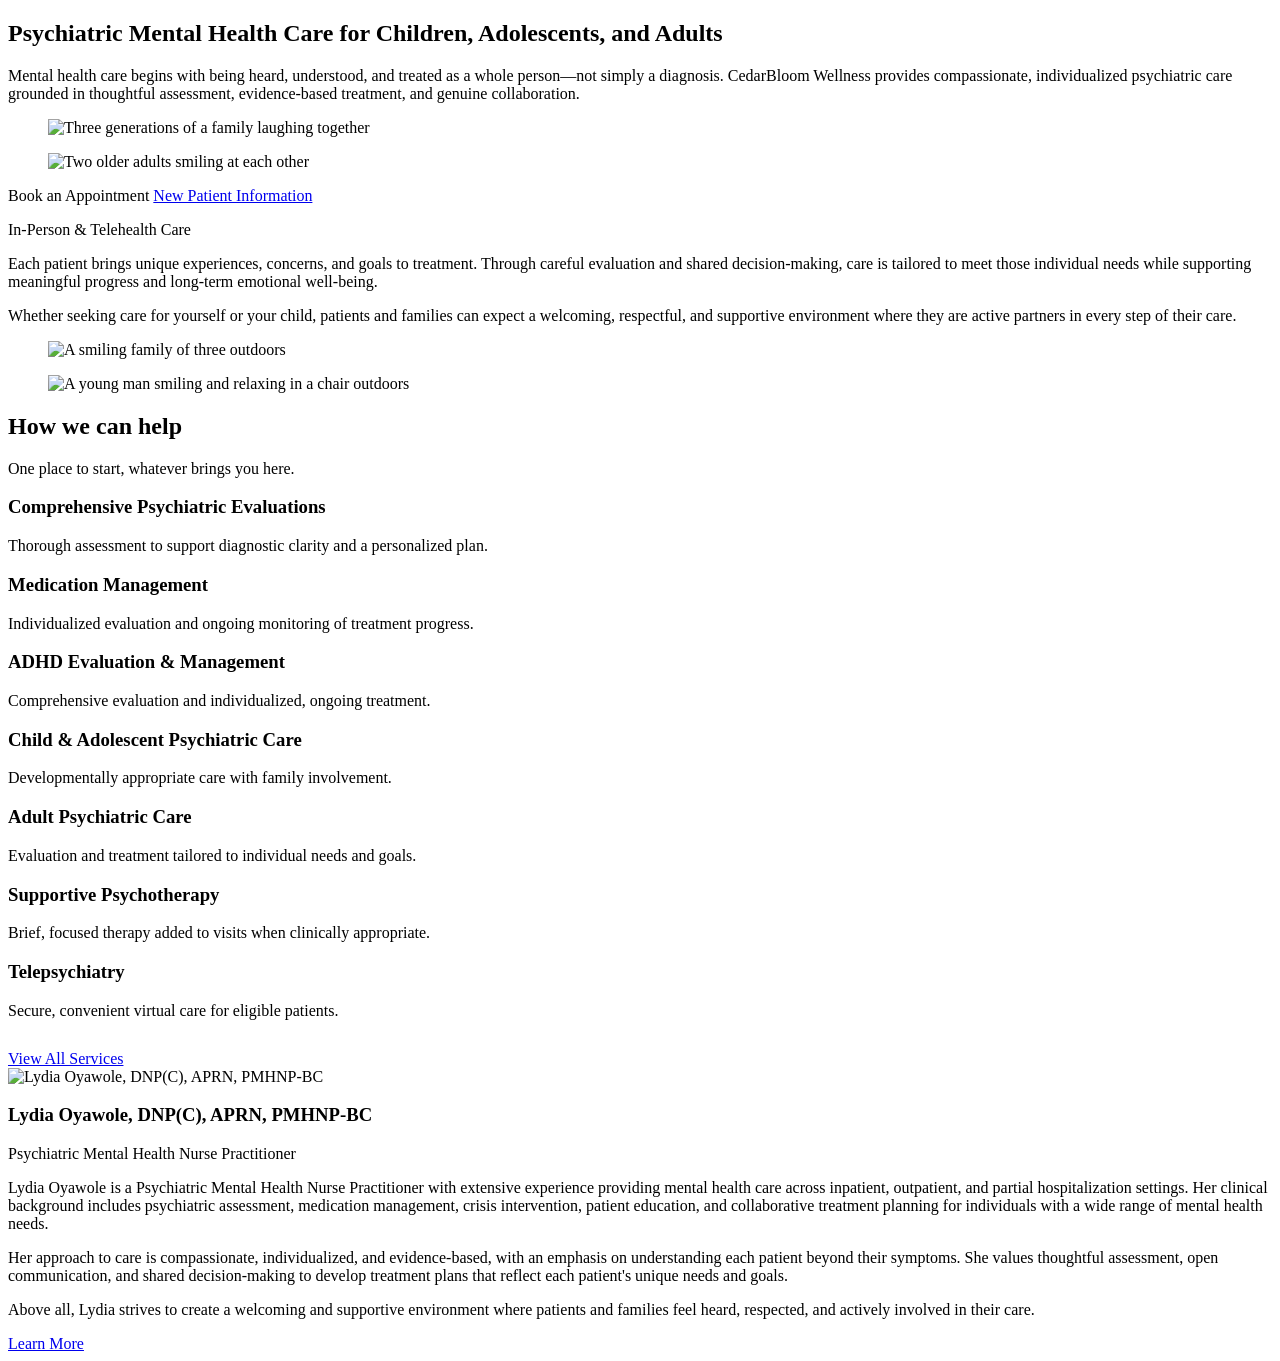
==== index.html @ a6589e0d "Add files via upload" ====
<!DOCTYPE html>
<html lang="en">
<head>
<meta charset="UTF-8">
<meta name="viewport" content="width=device-width, initial-scale=1">
<title>Home | CedarBloom Wellness</title>
<meta name="description" content="CedarBloom Wellness provides compassionate outpatient psychiatric care for children, adolescents, and adults in New Jersey, in person and by telehealth.">
<link rel="icon" href="assets/favicon.ico?v=5" sizes="any">
<link rel="icon" type="image/png" sizes="32x32" href="assets/favicon-32.png?v=5">
<link rel="apple-touch-icon" href="assets/apple-touch-icon.png?v=5">
<link rel="preload" as="image" href="assets/logo-full.png">
<link rel="stylesheet" href="css/style.css?v=5">
</head>
<body class="home">
<div id="site-header"></div>
<script src="js/script.js?v=5"></script>

<main>
<section class="hero">
  <div class="hero-top">
    <h1>Psychiatric Mental Health Care for Children, Adolescents, and Adults</h1>
    <p class="lead">Mental health care begins with being heard, understood, and treated as a whole person&mdash;not simply a diagnosis. CedarBloom Wellness provides compassionate, individualized psychiatric care grounded in thoughtful assessment, evidence-based treatment, and genuine collaboration.</p>
  </div>
  <div class="hero-grid">
    <div class="hero-side left">
      <figure class="ph"><img src="assets/photos/family-multi.jpg" alt="Three generations of a family laughing together"></figure>
      <figure class="ph"><img src="assets/photos/seniors.jpg" alt="Two older adults smiling at each other"></figure>
    </div>
    <div class="hero-center">
      <div class="hero-ctas">
        <a class="cta" data-link="book">Book an Appointment</a>
        <a class="cta plum" href="new-patients.html">New Patient Information</a>
      </div>
      <p class="tag">In-Person &amp; Telehealth Care</p>
      <p class="more">Each patient brings unique experiences, concerns, and goals to treatment. Through careful evaluation and shared decision-making, care is tailored to meet those individual needs while supporting meaningful progress and long-term emotional well-being.</p>
      <p class="more">Whether seeking care for yourself or your child, patients and families can expect a welcoming, respectful, and supportive environment where they are active partners in every step of their care.</p>
    </div>
    <div class="hero-side right">
      <figure class="ph"><img src="assets/photos/family-asian.jpg" alt="A smiling family of three outdoors"></figure>
      <figure class="ph"><img src="assets/photos/young-man.jpg" style="object-position:50% 30%" alt="A young man smiling and relaxing in a chair outdoors"></figure>
    </div>
  </div>
</section>

<section class="photo-section">
  <div class="bg-slides" aria-hidden="true"><span style="background-image:url('assets/photos/seniors.jpg')"></span><span style="background-image:url('assets/photos/family-multi.jpg')"></span><span style="background-image:url('assets/photos/family-asian.jpg')"></span><span style="background-image:url('assets/photos/young-man.jpg')"></span></div>
  <div class="photo-inner">
    <div class="wrap">
      <div class="center"><div class="plate">
        <h2 class="section-title">How we can help</h2>
        <p class="section-sub">One place to start, whatever brings you here.</p>
      </div></div>
      <div class="grid">
        <div class="card"><h3>Comprehensive Psychiatric Evaluations</h3><p>Thorough assessment to support diagnostic clarity and a personalized plan.</p></div>
        <div class="card"><h3>Medication Management</h3><p>Individualized evaluation and ongoing monitoring of treatment progress.</p></div>
        <div class="card"><h3>ADHD Evaluation &amp; Management</h3><p>Comprehensive evaluation and individualized, ongoing treatment.</p></div>
        <div class="card"><h3>Child &amp; Adolescent Psychiatric Care</h3><p>Developmentally appropriate care with family involvement.</p></div>
        <div class="card"><h3>Adult Psychiatric Care</h3><p>Evaluation and treatment tailored to individual needs and goals.</p></div>
        <div class="card"><h3>Supportive Psychotherapy</h3><p>Brief, focused therapy added to visits when clinically appropriate.</p></div>
        <div class="card"><h3>Telepsychiatry</h3><p>Secure, convenient virtual care for eligible patients.</p></div>
      </div>
      <div class="center" style="margin-top:30px;"><a class="cta" href="services.html">View All Services</a></div>
    </div>
  </div>
</section>

<section>
  <div class="wrap provider">
    <img class="photo" src="assets/lydia.jpg" alt="Lydia Oyawole, DNP(C), APRN, PMHNP-BC">
    <div class="bio">
      <h3>Lydia Oyawole, DNP(C), APRN, PMHNP-BC</h3>
      <div class="role">Psychiatric Mental Health Nurse Practitioner</div>
      <p>Lydia Oyawole is a Psychiatric Mental Health Nurse Practitioner with extensive experience providing mental health care across inpatient, outpatient, and partial hospitalization settings. Her clinical background includes psychiatric assessment, medication management, crisis intervention, patient education, and collaborative treatment planning for individuals with a wide range of mental health needs.</p>
      <p>Her approach to care is compassionate, individualized, and evidence-based, with an emphasis on understanding each patient beyond their symptoms. She values thoughtful assessment, open communication, and shared decision-making to develop treatment plans that reflect each patient's unique needs and goals.</p>
      <p>Above all, Lydia strives to create a welcoming and supportive environment where patients and families feel heard, respected, and actively involved in their care.</p>
      <a class="cta plum" href="about.html">Learn More</a>
    </div>
  </div>
</section>
</main>

<div id="site-footer"></div>
</body>
</html>
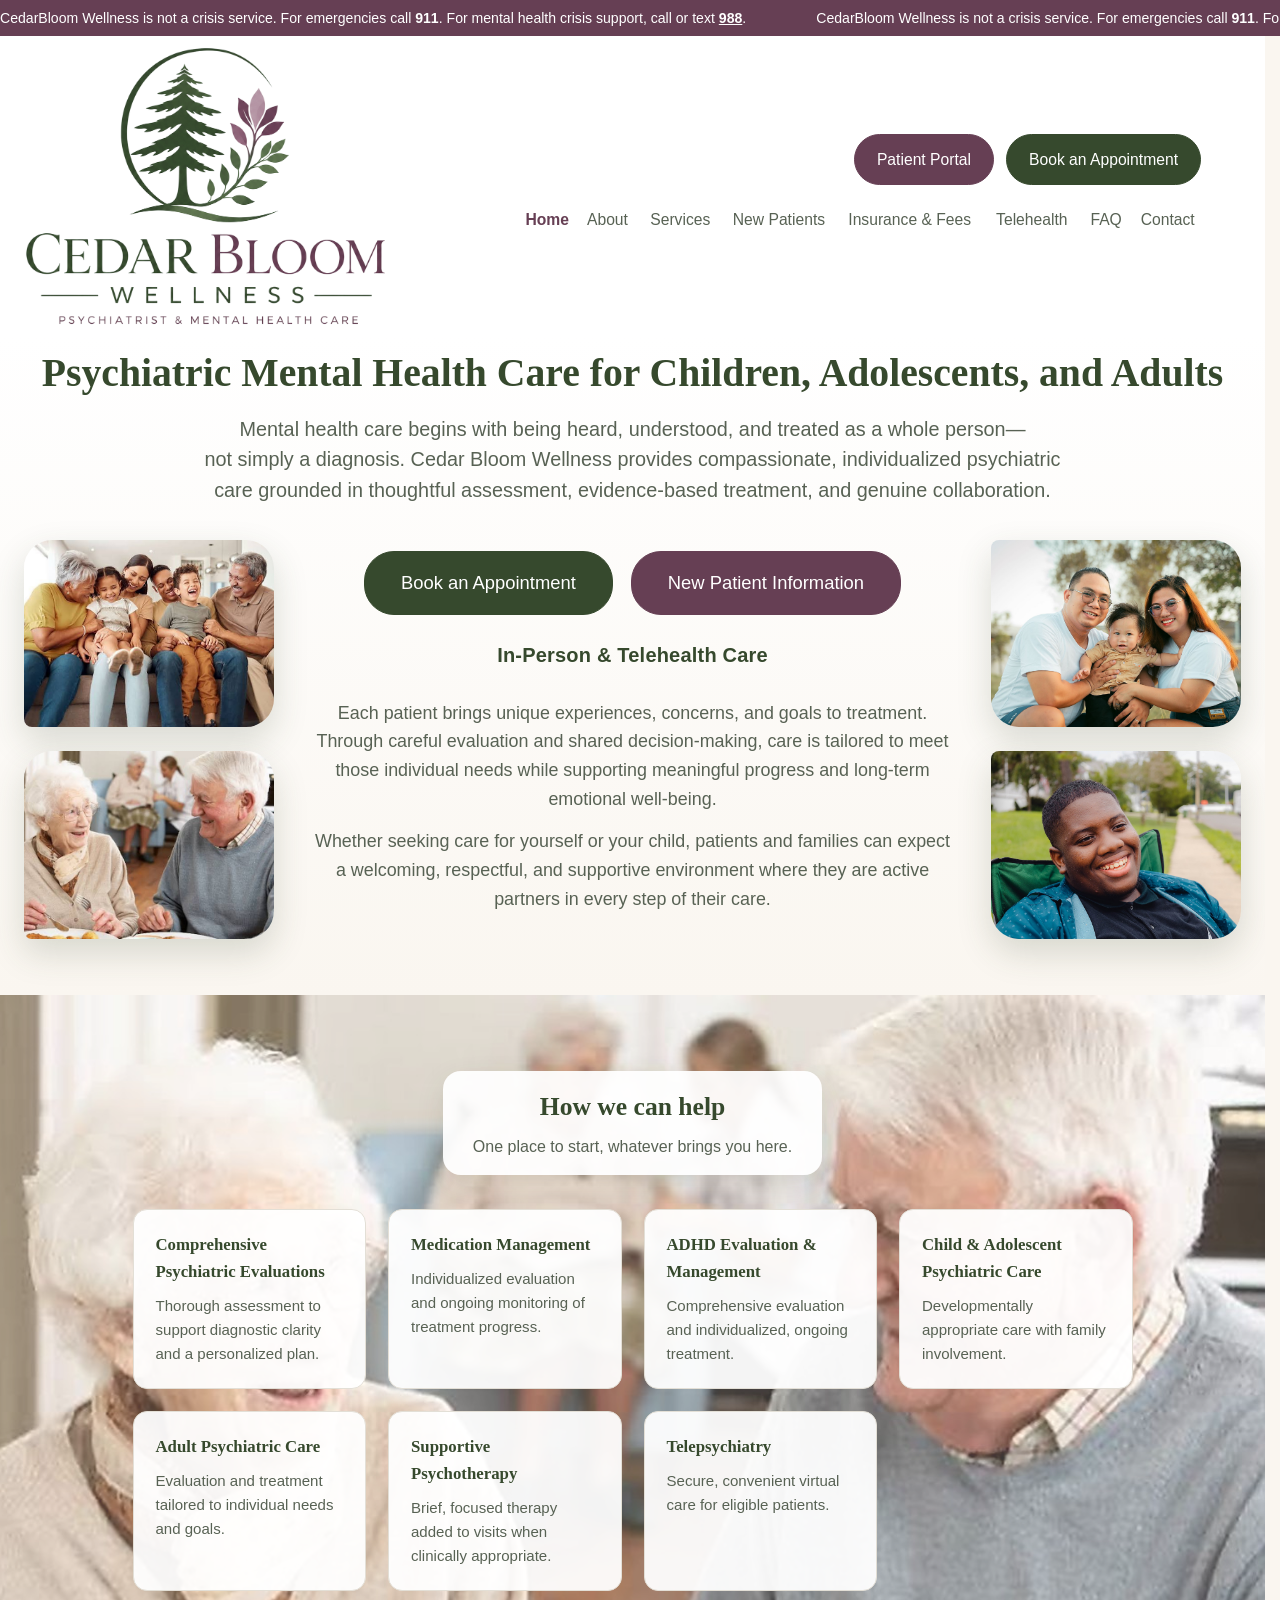
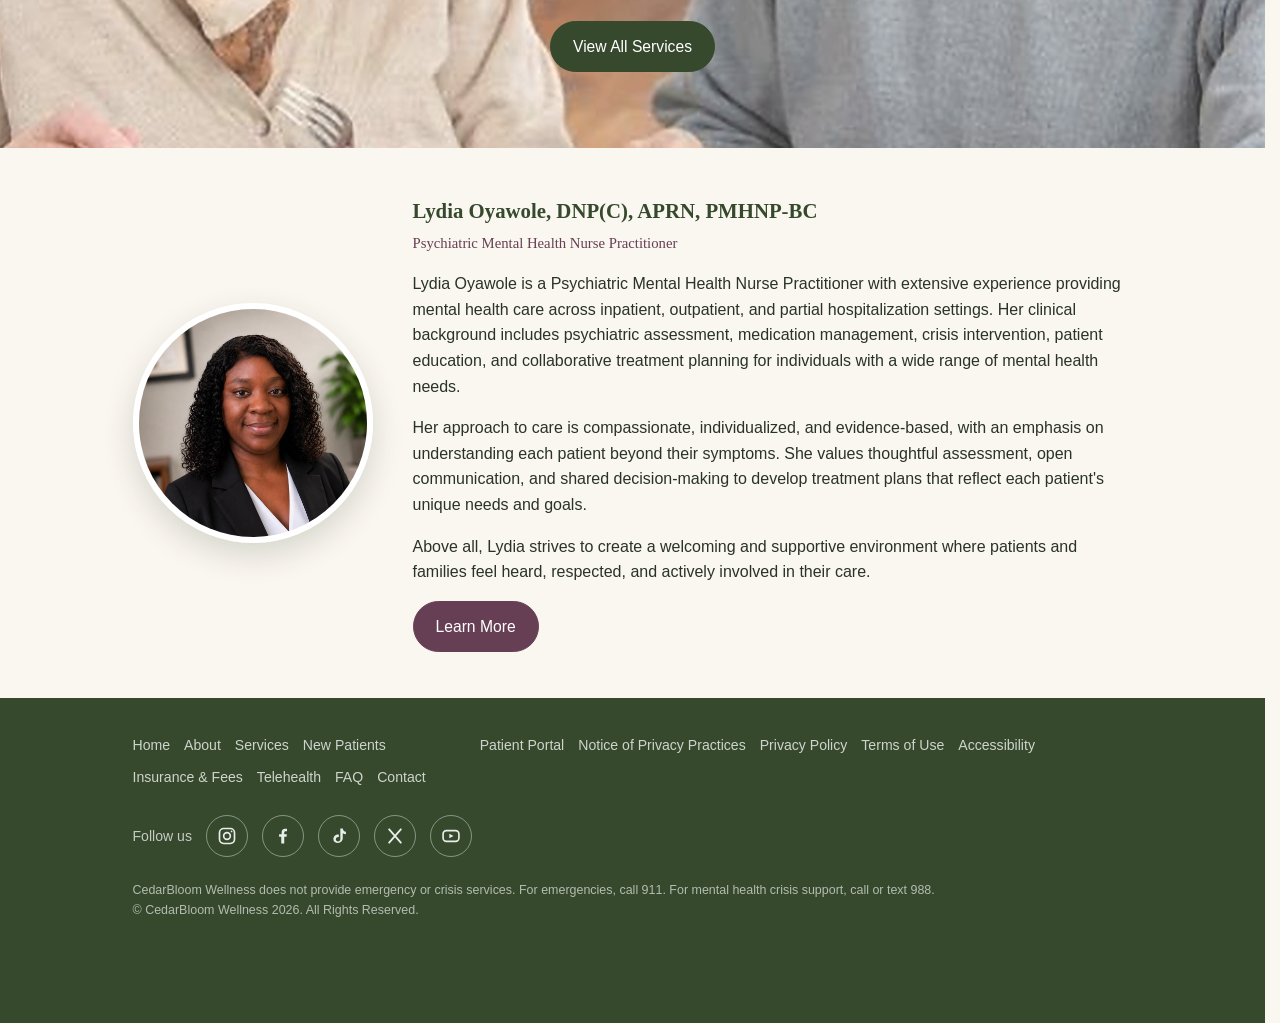
==== commit ef52e7fe: "Fix HTML formatting and update resource links" ====
--- a/index.html
+++ b/index.html
@@ -3,23 +3,23 @@
 <head>
 <meta charset="UTF-8">
 <meta name="viewport" content="width=device-width, initial-scale=1">
-<title>Home | CedarBloom Wellness</title>
-<meta name="description" content="CedarBloom Wellness provides compassionate outpatient psychiatric care for children, adolescents, and adults in New Jersey, in person and by telehealth.">
+<title>Home | Cedar Bloom Wellness</title>
+<meta name="description" content="Cedar Bloom Wellness provides compassionate outpatient psychiatric care for children, adolescents, and adults in New Jersey, in person and by telehealth.">
 <link rel="icon" href="assets/favicon.ico?v=5" sizes="any">
 <link rel="icon" type="image/png" sizes="32x32" href="assets/favicon-32.png?v=5">
 <link rel="apple-touch-icon" href="assets/apple-touch-icon.png?v=5">
 <link rel="preload" as="image" href="assets/logo-full.png">
-<link rel="stylesheet" href="css/style.css?v=5">
+<link rel="stylesheet" href="css/style.css?v=7">
 </head>
 <body class="home">
 <div id="site-header"></div>
-<script src="js/script.js?v=5"></script>
+<script src="js/script.js?v=7"></script>
 
 <main>
 <section class="hero">
   <div class="hero-top">
     <h1>Psychiatric Mental Health Care for Children, Adolescents, and Adults</h1>
-    <p class="lead">Mental health care begins with being heard, understood, and treated as a whole person&mdash;not simply a diagnosis. CedarBloom Wellness provides compassionate, individualized psychiatric care grounded in thoughtful assessment, evidence-based treatment, and genuine collaboration.</p>
+    <p class="lead">Mental health care begins with being heard, understood, and treated as a whole person&mdash;not simply a diagnosis. Cedar Bloom Wellness provides compassionate, individualized psychiatric care grounded in thoughtful assessment, evidence-based treatment, and genuine collaboration.</p>
   </div>
   <div class="hero-grid">
     <div class="hero-side left">
@@ -43,7 +43,7 @@
 </section>
 
 <section class="photo-section">
-  <div class="bg-slides" aria-hidden="true"><span style="background-image:url('assets/photos/seniors.jpg')"></span><span style="background-image:url('assets/photos/family-multi.jpg')"></span><span style="background-image:url('assets/photos/family-asian.jpg')"></span><span style="background-image:url('assets/photos/young-man.jpg')"></span></div>
+  <div class="bg-slides" aria-hidden="true"><span style="background-image:url('assets/photos/seniors.jpg')"></span><span style="background-image:url('assets/photos/family-multi.jpg')"></span><span style="background-image:url('assets/photos/family-asian.jpg')"></span><span style="background-image:url('assets/photos/young-man.jpg')"></span><span style="background-image:url('assets/photos/family-four.jpg')"></span><span style="background-image:url('assets/photos/girl.jpg')"></span></div>
   <div class="photo-inner">
     <div class="wrap">
       <div class="center"><div class="plate">
--- a/css/style.css
+++ b/css/style.css
@@ -0,0 +1,277 @@
+/* ===== CedarBloom Wellness | main stylesheet ===== */
+:root{
+  --green-dark:#36492d; --green:#576f4b; --sage:#a9bb9d; --plum:#663f54; --plum-light:#b793a5;
+  --cream:#faf6f0; --paper:#fff; --ink:#2a3328; --ink-soft:#586254; --line:#e3dfd6; --radius:14px;
+  --serif:Georgia,'Iowan Old Style',serif;
+  --sans:-apple-system,BlinkMacSystemFont,'Segoe UI',Roboto,sans-serif;
+}
+*{box-sizing:border-box}
+html{scroll-behavior:smooth}
+body{margin:0;background:var(--cream);color:var(--ink);font-family:var(--serif);line-height:1.6}
+img{max-width:100%;display:block}
+h1,h2,h3{font-family:var(--serif)}
+p,li,a,button,dt,dd{font-family:var(--sans)}
+a{color:var(--green-dark)}
+.wrap{max-width:1040px;margin:0 auto;padding:0 20px}
+.center{text-align:center}
+
+/* ----- buttons ----- */
+.cta{display:inline-block;background:var(--green-dark);color:#fff!important;padding:12px 22px;border-radius:30px;font-size:.98rem;font-weight:500;text-decoration:none;white-space:nowrap;cursor:pointer;border:1px solid var(--green-dark);font-family:var(--sans);transition:transform .15s,box-shadow .15s}
+.cta:hover{transform:translateY(-1px);box-shadow:0 6px 16px rgba(54,73,45,.25)}
+.cta.plum{background:var(--plum);border-color:var(--plum)}
+.cta.outline{background:transparent;color:var(--green-dark)!important}
+.hero-ctas{display:flex;gap:14px;justify-content:center;flex-wrap:wrap;margin-bottom:18px}
+.hero-ctas.left{justify-content:flex-start}
+
+/* ----- crisis ticker (fixed on every page) + headers ----- */
+#site-header{padding-top:36px}
+.ticker{position:fixed;top:0;left:0;right:0;z-index:130;height:36px;background:var(--plum);color:#fff;overflow:hidden;white-space:nowrap;font-family:var(--sans);font-size:.88rem;font-weight:500;line-height:36px}
+.ticker-track{display:flex;width:max-content;animation:tickerLR 50s linear infinite}
+.ticker{cursor:pointer}
+.ticker:hover .ticker-track,.ticker.paused .ticker-track{animation-play-state:paused}
+.tick-group{display:flex;flex-shrink:0}
+.tick{padding:0 70px 0 0}
+.tick a{color:#fff;text-decoration:underline}
+@keyframes tickerLR{from{transform:translateX(-50%)}to{transform:translateX(0)}}
+
+/* Full header: sits in the page and scrolls away. It never changes size, so it cannot jitter. */
+header.site{position:relative;z-index:110;background:var(--paper)}
+/* Slim header: slides in from the top after the full header has scrolled out of view. */
+header.mini{position:fixed;top:36px;left:0;right:0;z-index:120;background:var(--paper);box-shadow:0 8px 24px rgba(54,73,45,.12);transform:translateY(-150%);visibility:hidden;transition:transform .3s ease,visibility 0s linear .3s}
+header.mini.show{transform:translateY(0);visibility:visible;transition-delay:0s}
+
+.nav{max-width:1320px;margin:0 auto;display:flex;align-items:center;justify-content:space-between;gap:28px;padding:10px 24px}
+header.mini .nav{padding:6px 24px}
+.brand{display:block;flex-shrink:0}
+.logo-img{height:56px;width:auto}
+header.site .logo-img{height:96px}
+body.home header.site .logo-img{height:280px}
+.nav-right{display:flex;flex-direction:column;align-items:flex-end;gap:16px}
+.nav-actions{display:flex;gap:12px}
+nav.links{display:flex;gap:24px;align-items:center}
+nav.links a{font-size:1.08rem;font-weight:500;text-decoration:none;color:var(--ink-soft);padding:6px 2px}
+nav.links a:hover{color:var(--green-dark)}
+nav.links a.active{color:var(--plum);font-weight:700}
+header.mini .nav-right{flex-direction:row;align-items:center;gap:22px}
+header.mini nav.links{order:1;gap:20px}
+header.mini nav.links a{font-size:1rem}
+header.mini .nav-actions{order:2}
+@media(min-width:1200px) and (max-width:1349px){nav.links,header.mini nav.links{gap:14px}nav.links a{font-size:.98rem}}
+.menu-btn{display:none;background:none;border:none;font-size:2rem;line-height:1;color:var(--green-dark);cursor:pointer;padding:6px 10px}
+
+@media(max-width:1199px){
+  .menu-btn{display:block}
+  header.site .logo-img{height:64px}
+  body.home header.site .logo-img{height:150px}
+  header.mini .logo-img{height:46px}
+  .nav-right,header.mini .nav-right{display:none;position:absolute;top:100%;left:0;right:0;background:var(--paper);padding:18px 24px 24px;align-items:stretch;flex-direction:column;gap:16px;box-shadow:0 14px 24px rgba(40,48,36,.12);max-height:calc(100vh - 150px);overflow:auto}
+  .nav-right.open,header.mini .nav-right.open{display:flex}
+  nav.links,header.mini nav.links{flex-direction:column;align-items:flex-start;gap:2px;order:0}
+  nav.links a,header.mini nav.links a{font-size:1.15rem;padding:10px 0}
+  .nav-actions,header.mini .nav-actions{order:2;flex-direction:column}
+  .nav-actions .cta{text-align:center}
+}
+
+/* ----- home hero: big headline under the logo, pictures on both sides ----- */
+.hero{padding:14px 0 56px;background:linear-gradient(180deg,var(--paper),var(--cream))}
+.hero-top{max-width:1240px;margin:0 auto;padding:0 24px;text-align:center}
+.hero-top h1{text-wrap:balance;font-size:clamp(1.9rem,3.1vw,2.9rem);line-height:1.2;color:var(--green-dark);margin:0 0 16px}
+.hero-top .lead{text-wrap:balance;font-size:clamp(1.1rem,1.55vw,1.4rem);line-height:1.55;max-width:1180px;margin:0 auto 34px;color:var(--ink-soft)}
+.hero-grid{max-width:1320px;margin:0 auto;padding:0 24px;display:grid;grid-template-columns:250px minmax(0,1fr) 250px;gap:36px;align-items:stretch}
+.hero-center{text-align:center;display:flex;flex-direction:column;justify-content:center}
+.hero .cta{padding:16px 36px;font-size:1.15rem}
+.hero .hero-ctas{gap:18px;margin-bottom:24px}
+.tag{font-size:1.25rem;font-weight:600;color:var(--green-dark);margin:0 0 28px;letter-spacing:.2px}
+.hero-center p.more{font-size:clamp(1.05rem,1.4vw,1.28rem);line-height:1.6;color:var(--ink-soft);margin:0 0 14px}
+.hero-side{display:flex;flex-direction:column;justify-content:space-between;gap:24px}
+.ph{margin:0;aspect-ratio:4/3;overflow:hidden;border-radius:28px 28px 28px 8px;box-shadow:0 14px 34px rgba(54,73,45,.18)}
+.hero-side.right .ph{border-radius:8px 28px 28px 28px}
+.ph img{width:100%;height:100%;object-fit:cover}
+@media(max-width:1150px){.hero-grid{grid-template-columns:190px minmax(0,1fr) 190px;gap:24px}}
+@media(max-width:900px){
+  .hero-grid{grid-template-columns:1fr;gap:22px}
+  .hero-center{order:-1}
+  .hero-side{flex-direction:row}
+  .hero-side .ph{flex:1}
+  .hero .cta{padding:14px 26px;font-size:1.05rem}
+}
+
+/* ----- sections ----- */
+section{padding:46px 0}
+section.alt{background:var(--paper)}
+h2.section-title{color:var(--green-dark);font-size:1.6rem;text-align:center;margin:0 0 8px}
+p.section-sub{text-align:center;color:var(--ink-soft);max-width:600px;margin:0 auto 32px}
+p.section-sub.left{text-align:left;max-width:none}
+.grid{display:grid;grid-template-columns:repeat(auto-fit,minmax(230px,1fr));gap:22px}
+.card{background:var(--paper);border:1px solid var(--line);border-radius:var(--radius);padding:22px}
+.card h3{margin:0 0 8px;color:var(--green-dark);font-size:1.05rem}
+.card p{margin:0;color:var(--ink-soft);font-size:.94rem}
+.fine{font-size:.85rem;color:var(--ink-soft);margin:10px 0 0!important}
+.crisis-note{background:var(--paper);border:1px solid var(--line);border-left:4px solid var(--plum);border-radius:var(--radius);padding:16px 20px;font-family:var(--sans);font-size:.88rem;color:var(--ink-soft)}
+.crisis-note strong{color:var(--ink)}
+.plain{margin:8px 0 0;padding-left:18px;color:var(--ink-soft);font-size:.94rem}
+
+/* ----- picture backgrounds (slideshow or single picture) ----- */
+.photo-section{position:relative;isolation:isolate;overflow:clip;padding:0}
+.photo-inner{padding:76px 0}
+.bg-slides{position:sticky;top:0;height:100vh;margin-bottom:-100vh;z-index:-2;overflow:hidden}
+.bg-slides span{position:absolute;inset:0;background-size:cover;background-position:center;opacity:0;transform:scale(1);transition:opacity 1.6s ease,transform 9s ease-out}
+.bg-slides span.on{opacity:1;transform:scale(1)}
+.bg-slides:not(.ready) span:first-child{opacity:1}
+.photo-section::after{content:"";position:absolute;inset:0;z-index:-1;background:rgba(250,246,240,.22)}
+.photo-section .card{background:rgba(255,255,255,.94)}
+.plate{display:inline-block;background:rgba(255,255,255,.93);padding:16px 30px;border-radius:18px;box-shadow:0 10px 28px rgba(54,73,45,.12);margin-bottom:34px}
+.plate h2.section-title{margin:0 0 6px}
+.plate p.section-sub{margin:0 auto}
+.panel{background:rgba(255,255,255,.94);border-radius:20px;padding:34px;box-shadow:0 14px 34px rgba(54,73,45,.14)}
+@media(prefers-reduced-motion:reduce){.bg-slides span{transform:none!important}}
+
+/* ----- provider ----- */
+.provider{display:flex;gap:40px;align-items:center;flex-wrap:wrap}
+.provider .photo{width:240px;height:240px;border-radius:50%;object-fit:cover;object-position:50% 25%;border:6px solid #fff;box-shadow:0 12px 30px rgba(54,73,45,.18);flex-shrink:0}
+.provider.big .photo{width:340px;height:340px}
+.provider .bio{flex:1;min-width:260px}
+.provider h3{color:var(--green-dark);margin:0 0 4px;font-size:1.3rem}
+.provider .role{color:var(--plum);font-size:.92rem;margin-bottom:12px}
+@media(max-width:760px){.provider{flex-direction:column;text-align:center}.provider.big .photo{width:260px;height:260px}}
+
+/* ----- conditions, steps ----- */
+.pill-list{display:flex;flex-wrap:wrap;gap:10px}
+.pill{background:var(--sage);color:var(--green-dark);padding:8px 16px;border-radius:30px;font-size:.88rem;font-family:var(--sans)}
+.steps{display:flex;flex-direction:column;gap:18px}
+.step{display:flex;gap:16px;align-items:flex-start}
+.step .num{width:36px;height:36px;border-radius:50%;background:var(--green-dark);color:#fff;display:flex;align-items:center;justify-content:center;flex-shrink:0;font-family:var(--sans);font-size:.92rem}
+.step h3{margin:0 0 4px;color:var(--green-dark);font-size:1.02rem}
+.step p{margin:0;color:var(--ink-soft);font-size:.94rem}
+
+/* ----- insurance and payments ----- */
+.ins-grid{display:grid;grid-template-columns:repeat(auto-fit,minmax(260px,1fr));gap:20px}
+.ins-grid .card ul{margin:8px 0 0;padding-left:18px;color:var(--ink-soft);font-size:.92rem}
+.ins-grid .card{display:flex;flex-direction:column}
+.ins-grid .card .cta{align-self:flex-start;margin-top:auto}
+.ins-grid .card ul.pay-list{padding-left:0;margin:16px 0 36px}
+.fee-row{display:flex;justify-content:space-between;border-bottom:1px solid var(--line);padding:10px 0;font-size:.94rem}
+.pay-list{list-style:none;margin:16px 0 40px;padding:0;display:grid;gap:12px}
+.pay-list li{display:flex;align-items:center;gap:14px;font-size:1rem;color:var(--ink)}
+.pay-list img{height:44px;width:auto;border-radius:10px}
+.pay-ico{width:44px;height:44px;border-radius:10px;background:var(--cream);display:grid;place-items:center;color:var(--green-dark);flex-shrink:0}
+
+/* ----- FAQ ----- */
+.faq-item{border-bottom:1px solid var(--line)}
+.faq-q{width:100%;text-align:left;background:none;border:none;padding:16px 4px;font-size:1.02rem;color:var(--ink);cursor:pointer;display:flex;justify-content:space-between;gap:12px;font-family:var(--serif)}
+.faq-a{max-height:0;overflow:hidden;transition:max-height .25s ease;color:var(--ink-soft);font-size:.94rem}
+.faq-a p{padding:0 4px 16px;margin:0}
+.faq-item.open .faq-a{max-height:320px}
+.faq-item.open .chev{transform:rotate(45deg)}
+.chev{transition:transform .2s;color:var(--plum);font-weight:300;font-size:1.3rem;line-height:1}
+
+/* ----- contact page ----- */
+.contact-hero{padding:60px 0 110px;text-align:center;color:#fff;background:linear-gradient(135deg,var(--green-dark),var(--green) 55%,var(--plum))}
+.contact-hero h1{font-size:2.5rem;margin:14px 0 10px;color:#fff}
+.contact-hero p{max-width:560px;margin:0 auto 24px;color:#fff;opacity:.93}
+.contact-hero .cta{background:#fff;color:var(--green-dark)!important;border-color:#fff}
+.contact-hero .cta.outline{background:transparent;color:#fff!important;border-color:#fff}
+.badge{display:inline-flex;align-items:center;gap:9px;background:rgba(255,255,255,.16);border:1px solid rgba(255,255,255,.35);padding:8px 18px;border-radius:30px;font:600 .88rem var(--sans)}
+.badge::before{content:"";width:9px;height:9px;border-radius:50%;background:#e7c36f}
+.badge.is-open::before{background:#7fe3a1;animation:pulse 2s infinite}
+@keyframes pulse{0%{box-shadow:0 0 0 0 rgba(127,227,161,.7)}100%{box-shadow:0 0 0 10px rgba(127,227,161,0)}}
+.contact-body{padding-top:0}
+.info-grid{display:grid;grid-template-columns:repeat(auto-fit,minmax(230px,1fr));gap:20px;margin-top:-70px;position:relative}
+.info-card{background:#fff;border:1px solid var(--line);border-radius:18px;padding:26px;box-shadow:0 10px 30px rgba(54,73,45,.09);transition:transform .2s,box-shadow .2s;animation:rise .6s ease both}
+.info-card:nth-child(2){animation-delay:.08s}.info-card:nth-child(3){animation-delay:.16s}.info-card:nth-child(4){animation-delay:.24s}
+.info-card:hover{transform:translateY(-4px);box-shadow:0 16px 36px rgba(54,73,45,.14)}
+@keyframes rise{from{opacity:0;transform:translateY(16px)}}
+.ico{width:48px;height:48px;border-radius:14px;background:linear-gradient(135deg,var(--sage),#d4e3d8);display:grid;place-items:center;color:var(--green-dark);margin-bottom:14px}
+.info-card h3{margin:0 0 6px;color:var(--green-dark);font-size:1.1rem}
+.info-card p{margin:0;color:var(--ink-soft);font-size:.95rem}
+.info-card .big{font-size:1.05rem;font-weight:600;color:var(--ink);word-break:break-word;text-decoration:none}
+.info-card .big:hover{color:var(--plum)}
+.textlink{display:inline-block;margin-top:10px;font-size:.92rem;font-weight:600;color:var(--plum);text-decoration:none}
+.hours{list-style:none;padding:0;margin:0}
+.hours li{display:flex;justify-content:space-between;gap:10px;padding:7px 10px;border-radius:8px;font-size:.9rem;color:var(--ink-soft)}
+.hours li.today{background:rgba(155,179,161,.28);font-weight:600;color:var(--green-dark)}
+.contact-split{display:grid;grid-template-columns:1.4fr 1fr;gap:26px;margin-top:34px}
+.map-frame{border-radius:20px;overflow:hidden;border:1px solid var(--line);box-shadow:0 10px 30px rgba(54,73,45,.09);min-height:400px}
+.map-frame iframe{width:100%;height:100%;min-height:400px;border:0;display:block}
+.contact-panel{background:#fff;border:1px solid var(--line);border-radius:20px;padding:30px;box-shadow:0 10px 30px rgba(54,73,45,.09)}
+.contact-panel h3{margin:0 0 8px;color:var(--green-dark);font-size:1.3rem}
+.contact-panel .btns{display:flex;flex-direction:column;gap:12px;margin:18px 0}
+.contact-panel .btns .cta{text-align:center}
+@media(max-width:860px){.contact-split{grid-template-columns:1fr}}
+@media(prefers-reduced-motion:reduce){.info-card,.badge::before{animation:none}}
+
+/* ----- footer ----- */
+footer{background:var(--green-dark);color:#e8ede9;padding:36px 0 90px;font-family:var(--sans);font-size:.88rem}
+footer .wrap{max-width:1040px}
+footer .cols{display:flex;gap:40px;flex-wrap:wrap}
+footer a{color:#e8ede9;opacity:.85;text-decoration:none;margin-right:14px}
+footer a:hover{opacity:1;text-decoration:underline}
+.social{display:flex;align-items:center;gap:14px;margin-top:26px;flex-wrap:wrap}
+.social span{opacity:.8}
+.social a{margin:0;width:42px;height:42px;border-radius:50%;border:1px solid rgba(232,237,233,.45);display:grid;place-items:center;opacity:1;transition:background .15s}
+.social a:hover{background:rgba(255,255,255,.14);text-decoration:none}
+.social svg{width:20px;height:20px}
+footer .legal{margin-top:24px;opacity:.7;font-size:.78rem}
+.sticky-book{display:none;position:fixed;bottom:0;left:0;right:0;padding:10px 16px;background:var(--paper);border-top:1px solid var(--line);z-index:90}
+.sticky-book .cta{display:block;text-align:center}
+@media(max-width:760px){.sticky-book{display:block}body{padding-bottom:64px}}
+
+/* Contact page: keep each office-hours row on one line */
+.hours li{white-space:nowrap}
+@media(min-width:1000px){.info-grid{grid-template-columns:1fr 1fr 1fr 1.4fr}}
+@media(max-width:999px){.info-grid{grid-template-columns:repeat(2,1fr)}}
+@media(max-width:560px){.info-grid{grid-template-columns:1fr}}
+
+/* Contact page: bigger boxes */
+.contact-body .wrap{max-width:1200px}
+.info-card{padding:34px 30px;min-height:280px}
+.ico{width:60px;height:60px;border-radius:18px;margin-bottom:18px}
+.ico svg{width:28px;height:28px}
+.info-card h3{font-size:1.3rem;margin-bottom:10px}
+.info-card p{font-size:1.06rem}
+.info-card .big{font-size:1.15rem}
+.info-card .fine{font-size:.92rem}
+.textlink{font-size:1rem;margin-top:14px}
+.hours li{font-size:.95rem;padding:9px 10px}
+.map-frame,.map-frame iframe{min-height:460px}
+.contact-panel{padding:38px}
+.contact-panel h3{font-size:1.45rem}
+@media(min-width:1100px){.info-grid{grid-template-columns:1fr 1fr 1fr 1.25fr}}
+@media(max-width:1099px){.info-grid{grid-template-columns:repeat(2,1fr)}}
+@media(max-width:560px){.info-grid{grid-template-columns:1fr}.info-card{min-height:0}}
+
+/* ===== latest changes ===== */
+/* menu moved a little to the left on wide screens */
+@media(min-width:1200px){header.site .nav-right{margin-right:clamp(0px,calc((100vw - 1200px)*.5),100px)}}
+/* plum Patient Portal on the dark contact banner */
+.contact-hero .cta.plum{background:var(--plum);color:#fff!important;border-color:#fff}
+/* small button used inside text (FAQ answers) */
+.cta.sm{padding:6px 16px;font-size:.9rem;margin:2px 4px}
+/* Insurance: payment icons side by side, card button next to its icon */
+@media(min-width:1000px){.ins-grid{grid-template-columns:1fr 1fr 1.3fr}}
+.pay-icons{display:grid;grid-template-columns:repeat(2,max-content);justify-content:start;align-items:center;gap:18px 24px;margin:18px 0 28px}
+.pay-icons img{height:clamp(80px,9vw,116px);width:auto;border-radius:22px}
+.pay-card-row{display:flex;align-items:center;gap:14px}
+.pay-card-row .pay-ico{width:56px;height:56px;border-radius:14px}
+.pay-card-row .pay-ico svg{width:30px;height:30px}
+.ins-grid .card .pay-card-row .cta{margin-top:0;align-self:center}
+/* Telehealth: text on the left, rotating pictures on the right */
+.tele-grid{display:grid;grid-template-columns:1.1fr 1fr;gap:44px;align-items:center}
+.tele-text h2.section-title,.tele-text p.section-sub{text-align:left}
+.tele-text p.section-sub{max-width:none;margin:0 0 28px}
+.frame-slides{position:relative;aspect-ratio:5/4;border-radius:26px;overflow:hidden;box-shadow:0 18px 44px rgba(54,73,45,.22);background:var(--sage)}
+.frame-slides img{position:absolute;inset:0;width:100%;height:100%;object-fit:cover;opacity:0;transition:opacity 1.6s ease}
+.frame-slides img.on{opacity:1}
+.frame-slides:not(.ready) img:first-child{opacity:1}
+@media(max-width:900px){.tele-grid{grid-template-columns:1fr;gap:28px}}
+
+/* ===== steady page changes ===== */
+/* the scrollbar space is always reserved, so the page can never nudge sideways when it appears */
+html{background:var(--cream);overflow-y:scroll;scrollbar-gutter:stable}
+
+
+/* Keep navigation in place when the active label becomes bold. */
+nav.links a{display:block}
+nav.links a::before{content:attr(data-label);display:block;height:0;overflow:hidden;visibility:hidden;font-weight:700;white-space:nowrap;pointer-events:none}
+/* Never animate scroll restoration as a page opens. */
+@media(prefers-reduced-motion:reduce){header.mini{transition:none}}
